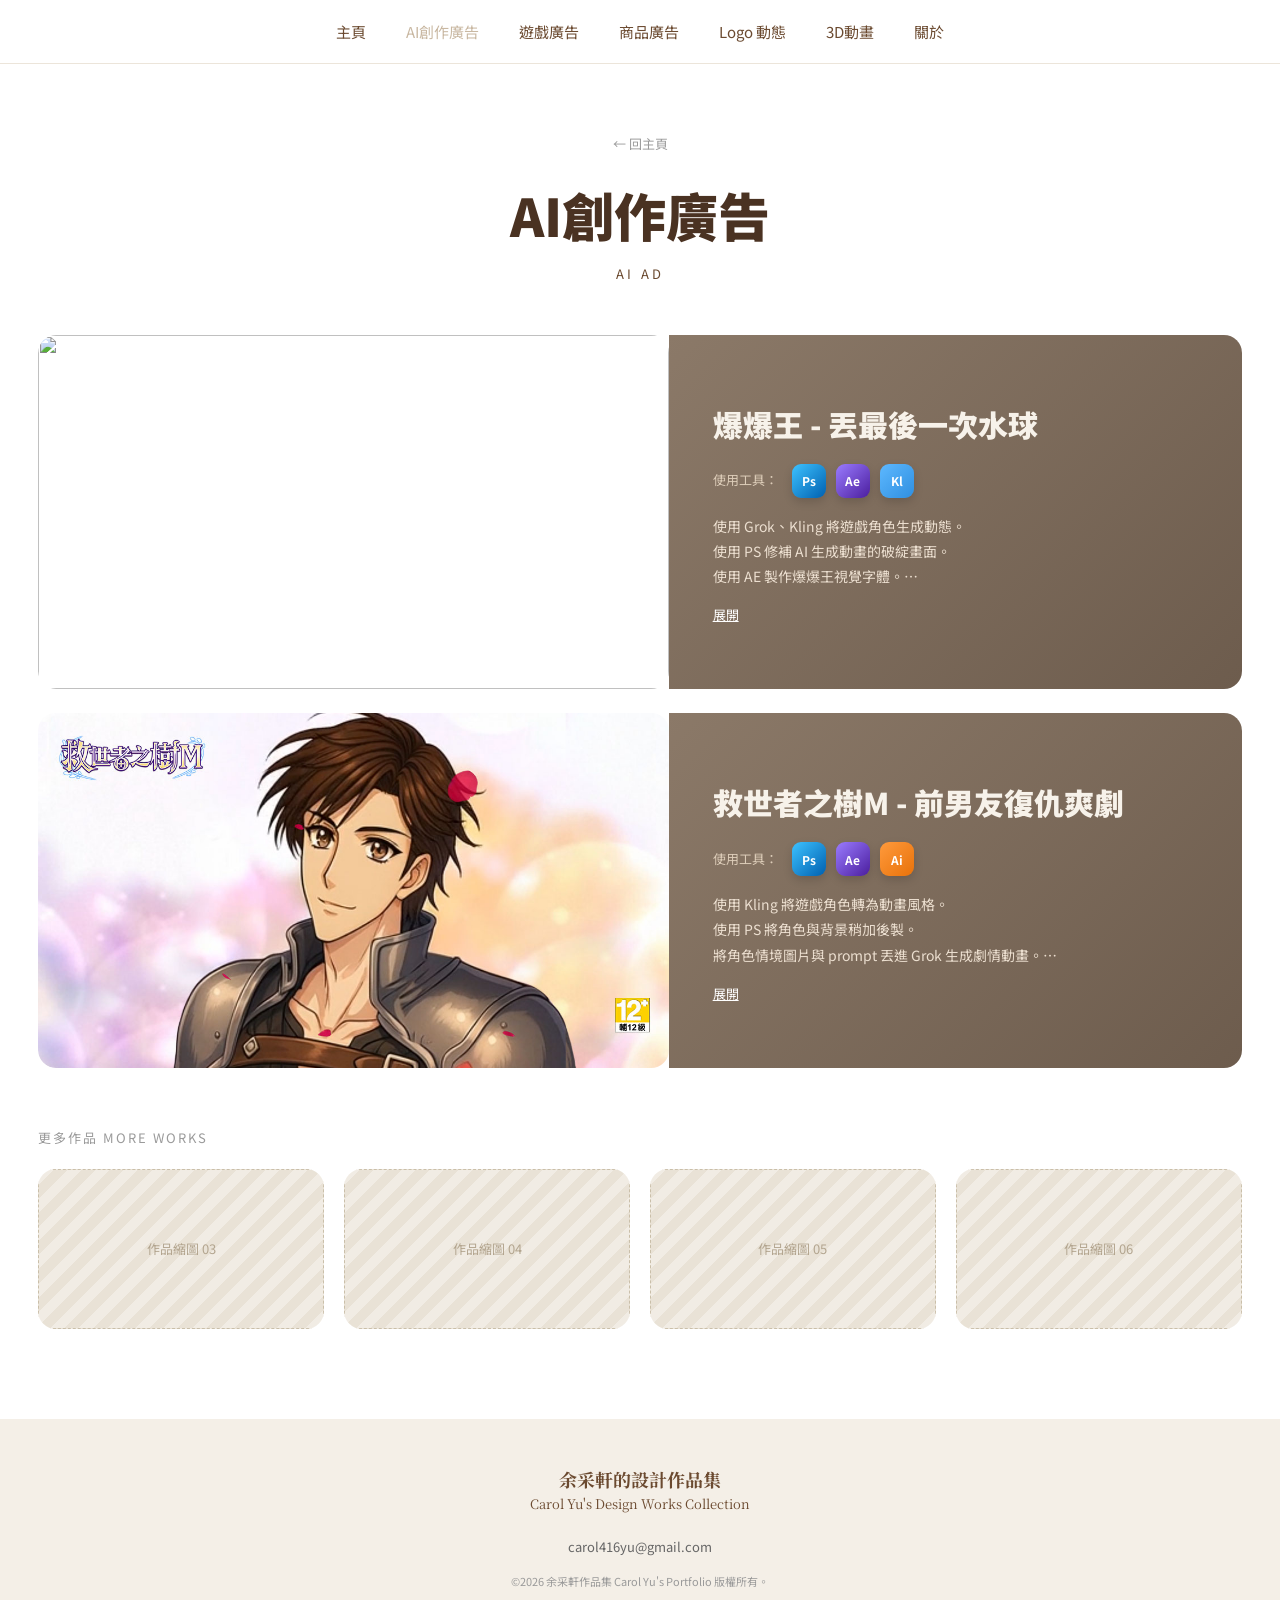
==== ai-ad.html @ bfd2ec04 "Update ai-ad.html" ====
<!DOCTYPE html>
<html lang="zh-Hant">
<head>
<meta charset="UTF-8">
<meta name="viewport" content="width=device-width, initial-scale=1.0">
<title>AI創作廣告 | Carol Yu Works</title>
<link rel="preconnect" href="https://fonts.googleapis.com">
<link rel="preconnect" href="https://fonts.gstatic.com" crossorigin>
<link href="https://fonts.googleapis.com/css2?family=Noto+Sans+TC:wght@400;500;700;900&family=Noto+Serif+TC:wght@500;700&display=swap" rel="stylesheet">
<link rel="stylesheet" href="css/style.css">
</head>
<body>

  <nav class="nav">
    <div class="nav-links">
      <a href="index.html">主頁</a>
      <a href="ai-ad.html" class="active">AI創作廣告</a>
      <a href="game-ad.html">遊戲廣告</a>
      <a href="product-ad.html">商品廣告</a>
      <a href="logo-anim.html">Logo 動態</a>
      <a href="3d-anim.html">3D動畫</a>
      <a href="index.html#about">關於</a>
    </div>
    <button class="nav-burger" id="navBurger" aria-label="開啟選單">☰</button>
  </nav>

  <header class="page-header">
    <a href="index.html" class="back-link">← 回主頁</a>
    <h1>AI創作廣告</h1>
    <p class="page-en">AI AD</p>
  </header>

  <!-- ===================== 精選作品（大卡片） ===================== -->
  <section class="featured-works">

    <!--
      精選作品卡片，每張都是「影片 + 說明」
      複製整個 .feature-item 區塊即可新增更多精選作品
    -->
    <article class="feature-item">
      <div class="work-item feature-video" data-embed="https://www.dailymotion.com/embed/video/8TjR10Yj3Rg" >
        <img src="images/爆爆王 - 丟最後一次水球_封面圖_1080X1080.png" style="width:100%;height:100%;object-fit:cover;">
        <div class="work-item-play"></div>
      </div>
      <div class="feature-info">
        <h3>爆爆王 - 丟最後一次水球</h3>
        <div class="feature-tools">
          <span class="feature-tools-label">使用工具：</span>
          <span class="tool-chip tool-ps">Ps</span>
          <span class="tool-chip tool-ae">Ae</span>
          <span class="tool-chip tool-kl">Kl</span>
        </div>
        <p class="feature-desc">使用 Grok、Kling 將遊戲角色生成動態。
         使用 PS 修補 AI 生成動畫的破綻畫面。
         使用 AE 製作爆爆王視覺字體。
         使用AE製作懷舊電視效果。
         使用AE製作打字動態。
        </p>
        <button class="feature-toggle" type="button">展開</button>
      </div>
    </article>

    <article class="feature-item">
      <div class="work-item feature-video" data-embed="https://www.dailymotion.com/embed/video/A8hWjO4dxpM" >
        <img src="images/救世者之樹M - AI生成 前男友復仇爽劇_封面圖_1200X628.jpg" style="width:100%;height:100%;object-fit:cover;">
        <div class="work-item-play"></div>
      </div>
      <div class="feature-info">
        <h3>救世者之樹M - 前男友復仇爽劇</h3>
        <div class="feature-tools">
          <span class="feature-tools-label">使用工具：</span>
          <span class="tool-chip tool-ps">Ps</span>
          <span class="tool-chip tool-ae">Ae</span>
          <span class="tool-chip tool-ai">Ai</span>
        </div>
        <p class="feature-desc">使用 Kling 將遊戲角色轉為動畫風格。
          使用 PS 將角色與背景稍加後製。
          將角色情境圖片與 prompt 丟進 Grok 生成劇情動畫。
          使用剪映生成角色講話語音。
          使用Kling將動畫角色對嘴語音。
          使用AE的Mocha將遊戲畫面track到動畫裡的手機螢幕上。
        </p>
        <button class="feature-toggle" type="button">展開</button>
      </div>
    </article>

  </section>

  <!-- ===================== 其他作品（四欄格線） ===================== -->
  <p class="section-label">更多作品 MORE WORKS</p>
  <main class="work-grid">
    <!--
      每個 .work-item 是一支影片：
      1) data-embed 換成你的嵌入網址
         YouTube： https://www.youtube.com/embed/影片ID
         Dailymotion： https://www.dailymotion.com/embed/video/影片ID
      2) data-title 換成作品名稱
      3) placeholder-box 換成 <img src="images/縮圖.jpg" style="position:absolute;inset:0;width:100%;height:100%;object-fit:cover;">
    -->
    <div class="work-item" data-embed="" data-title="作品 03">
      <div class="placeholder-box" style="position:absolute;inset:0;"><span>作品縮圖 03</span></div>
      <div class="work-item-play"></div>
      <div class="work-item-overlay"><span class="work-item-title">作品名稱 03</span></div>
    </div>
    <div class="work-item" data-embed="" data-title="作品 04">
      <div class="placeholder-box" style="position:absolute;inset:0;"><span>作品縮圖 04</span></div>
      <div class="work-item-play"></div>
      <div class="work-item-overlay"><span class="work-item-title">作品名稱 04</span></div>
    </div>
    <div class="work-item" data-embed="" data-title="作品 05">
      <div class="placeholder-box" style="position:absolute;inset:0;"><span>作品縮圖 05</span></div>
      <div class="work-item-play"></div>
      <div class="work-item-overlay"><span class="work-item-title">作品名稱 05</span></div>
    </div>
    <div class="work-item" data-embed="" data-title="作品 06">
      <div class="placeholder-box" style="position:absolute;inset:0;"><span>作品縮圖 06</span></div>
      <div class="work-item-play"></div>
      <div class="work-item-overlay"><span class="work-item-title">作品名稱 06</span></div>
    </div>
  </main>

  <footer class="site-footer">
    <p class="footer-name">余采軒的設計作品集</p>
    <p class="footer-name-en">Carol Yu's Design Works Collection</p>
    <p class="footer-email"><a href="mailto:carol416yu@gmail.com">carol416yu@gmail.com</a></p>
    <p class="footer-copy">©2026 余采軒作品集 Carol Yu's Portfolio 版權所有。</p>
  </footer>

  <div class="lightbox" id="lightbox">
    <div class="lightbox-inner">
      <button class="lightbox-close" id="lightboxClose">✕ 關閉</button>
      <div class="video-wrap" id="videoWrap"></div>
      <p class="lightbox-title" id="lightboxTitle"></p>
    </div>
  </div>

  <script src="js/script.js"></script>
</body>
</html>
---- css/style.css ----
/* ============================================
   設計 Token — 對照 Wix 截圖抓出的色票
   ============================================ */
:root {
  --bg:          #ffffff;   /* 主背景：白 */
  --bg-warm:     #f4efe7;   /* 暖米色：背景色塊、footer 底色 */
  --ink-brown:   #4a3222;   /* 深咖啡：主標題文字 */
  --ink-brown-2: #6b4a30;   /* 中咖啡：副標、連結 */
  --text-grey:   #666666;   /* 一般說明文字 */
  --text-grey-lt:#9a9a9a;   /* 更淡的說明文字 */
  --line:        #ece5da;   /* 分隔線 */
  --panel-dark1: #5c3f28;   /* 聯絡卡片漸層起點 */
  --panel-dark2: #2e1f14;   /* 聯絡卡片漸層終點 */
  --wave-2: 0.6s;   /*第二波動畫的等待時間*/

  --font-sans: 'Noto Sans TC', -apple-system, sans-serif;
  --font-serif: 'Noto Serif TC', serif;
}

* { margin: 0; padding: 0; box-sizing: border-box; }
html { scroll-behavior: smooth; }
body {
  background: var(--bg);
  color: var(--ink-brown);
  font-family: var(--font-sans);
  line-height: 1.6;
  overflow-x: hidden;
}
a { color: inherit; text-decoration: none; }

/* 拿掉圖片之前，所有圖片版位先用這個樣式標示清楚，方便你知道要換哪裡 */
.placeholder-box {
  background: repeating-linear-gradient(135deg, #f1ece4, #f1ece4 10px, #e9e2d6 10px, #e9e2d6 20px);
  display: flex;
  align-items: center;
  justify-content: center;
  text-align: center;
  color: #b3a58f;
  font-size: 13px;
  border: 1px dashed #cabfa9;
}
.placeholder-box small { color: #c7bca5; font-family: var(--font-sans); }

/* ============================================
   導覽列
   ============================================ */
.nav {
  position: fixed;
  top: 0; left: 0; right: 0;
  height: 64px;
  display: flex;
  align-items: center;
  justify-content: center;
  background: rgba(255,255,255,0.92);
  backdrop-filter: blur(6px);
  border-bottom: 1px solid var(--line);
  z-index: 100;
}
.nav-links {
  display: flex;
  gap: 36px;
  font-size: 15px;
  color: var(--ink-brown-2);
}
.nav-links a { padding: 4px 2px; transition: color 0.2s; }
.nav-links a:hover { color: var(--ink-brown); }
.nav-links a.active { color: #c9b8a2; }
.nav-burger { display: none; background: none; border: none; font-size: 22px; color: var(--ink-brown); cursor: pointer; }

/* ============================================
   HERO
   ============================================ */
.hero {
  position: relative;
  min-height: 100vh;
  display: flex;
  align-items: center;
  justify-content: space-between;
  padding: 120px 8vw 60px;
  overflow: hidden;
}

.hero-blob {
  position: absolute;
  border-radius: 50%;
  background: var(--bg-warm);
  z-index: 0;
}
.blob-1 { width: 660px; height: 660px; top: 2%; left: 0%; background: linear-gradient(135deg, #ffffff 0%, var(--bg-warm) 100%); }
.blob-2 { width: 420px; height: 420px; bottom: -4%; right: 8%; background: linear-gradient(135deg, var(--bg-warm) 0%, #e6d8c2 100%); }

.hero-visual {
  position: relative;
  width: 60%;
  max-width: 720px;
  aspect-ratio: 1 / 1;
  z-index: 1;
}

.hero-illustration {
  position: absolute;
  inset: 8% 1%;
  border-radius: 24px;
  animation: heroDrop 0.6s cubic-bezier(.34, 1.56, .64, 1) both;
}

@keyframes heroDrop {
  0%   { transform: translateY(-160%); opacity: 0; }
  60%  { transform: translateY(6%);    opacity: 1; }
  80%  { transform: translateY(-4%); }
  100% { transform: translateY(0%);   opacity: 1; }
}

.tool-icon {
  position: absolute;
  left: var(--x);
  top: var(--y);
  --r: 0deg;   /* 預設角度 */
  transform: translate(-50%, -50%) rotate(var(--r));
  width: 92px;
  height: 92px;
  border-radius: 16px;
  display: flex;
  align-items: center;
  justify-content: center;
  font-weight: 700;
  color: #fff;
  box-shadow: 0 10px 24px rgba(0,0,0,0.12);
}
.icon-ai-chip        { background: linear-gradient(135deg,#5db8ff,#2f8fe0); }
.icon-illustrator     { background: linear-gradient(135deg,#ff9a3c,#e8720a); }
.icon-photoshop       { background: linear-gradient(135deg,#3dc2ff,#0060b0); }
.icon-blender         { background: linear-gradient(135deg,#ff8a3d,#e8630a); }
.icon-aftereffects    { background: linear-gradient(135deg,#9a7bff,#4b1e9e); }
.icon-premiere        { background: linear-gradient(135deg,#c78bff,#5a1e9e); }

.deco-bulb {
  position: absolute;
  left: var(--x);
  top: var(--y);
  transform: translate(-50%, -50%);
  animation-delay: 0.25s, 0.85s; 
  filter: drop-shadow(0 6px 10px rgba(220,180,80,0.4));
}

@keyframes iconFadeIn {
  from { opacity: 0; transform: translate(-50%, -50%) rotate(var(--r)) translateY(14px); }
  to   { opacity: 1; transform: translate(-50%, -50%) rotate(var(--r)) translateY(0); }
}

/* 飄浮動畫 */
@keyframes float {
  0%, 100% { transform: translate(-50%, -50%) rotate(var(--r)) translateY(0); }
  50%      { transform: translate(-50%, -50%) rotate(var(--r)) translateY(-10px); }
}

.tool-icon {
  animation:
    iconFadeIn 0.6s ease forwards,
    float 3.5s ease-in-out infinite 0.6s;  /* 0.6s = 等淡入做完才開始飄浮 */
}

/* 讓每個圖示的飄動節奏錯開，看起來比較自然、不會整齊劃一地一起浮動 */
.icon-ai-chip     { --d: 0s;     animation-delay: var(--d), calc(var(--d) + var(--wave-2)); }
.icon-illustrator  { --d: 0.1s;    animation-delay: var(--d), calc(var(--d) + var(--wave-2)); }
.icon-photoshop    { --d: 0.2s;    animation-delay: var(--d), calc(var(--d) + var(--wave-2)); }
.icon-blender      { --d: 0.3s;    animation-delay: var(--d), calc(var(--d) + var(--wave-2)); }
.icon-aftereffects { --d: 0.05s;   animation-delay: var(--d), calc(var(--d) + var(--wave-2)); }
.icon-premiere     { --d: 0.15s;   animation-delay: var(--d), calc(var(--d) + var(--wave-2)); }
.deco-bulb         { --d: 0.25s;   animation-delay: var(--d), calc(var(--d) + var(--wave-2)); }

.hero-text {
  position: relative;
  z-index: 1;
  width: 40%;
  max-width: 520px;
}
.hero-text h1 {
  font-family: var(--font-sans);
  font-weight: 700;
  font-size: clamp(40px, 7vw, 80px);
  color: var(--ink-brown);
  letter-spacing: 0.06em;
  margin-bottom: 12px;
}
.hero-en {
  font-size: 14px;
  letter-spacing: 0.28em;
  color: var(--ink-brown-2);
  margin-bottom: 30px;
}
.hero-tags {
  font-size: 16px;
  font-weight: 700;
  color: var(--ink-brown);
  display: flex;
  gap: 10px;
  flex-wrap: wrap;
}
.hero-tags i { color: var(--ink-brown); font-style: normal; }

/* ============================================
   作品分類 Banner
   ============================================ */
.portfolio { padding: 20px 3vw 40px; }

.category-banner {
  display: block;
  position: relative;
  width: 100%;
  aspect-ratio: 16 / 9;
  max-height: 640px;
  border-radius: 22px;
  margin-bottom: 42px;
  overflow: hidden;
}

.banner-media {
  position: absolute;
  inset: 0;
  width: 100%;
  height: 100%;
  object-fit: cover;
  transition: filter 0.3s ease;   /* 讓變暗的過程平滑 */
}

.category-banner:hover .banner-media {
  filter: brightness(0.38);       /* 數字越小越暗，1 是原本亮度 */
}

.category-banner.dark { background: repeating-linear-gradient(135deg,#111,#111 10px,#1c1c1c 10px,#1c1c1c 20px); color: #777; }

.cat-hint {
  position: absolute;
  bottom: 14px; left: 20px;
  font-family: monospace;
  font-size: 12px;
  color: #b3a58f;
}

.cat-overlay {
  position: absolute;
  inset: 0;
  display: flex;
  flex-direction: column;
  align-items: center;
  justify-content: center;
  background: linear-gradient(180deg, rgba(0,0,0,0.05), rgba(0,0,0,0.35));
}
.cat-title {
  font-weight: 900;
  font-size: clamp(28px, 4vw, 46px);
  color: #fff;
  text-shadow: 0 2px 12px rgba(0,0,0,0.35);
}
.cat-sub {
  margin-top: 6px;
  font-size: 14px;
  letter-spacing: 0.1em;
  color: #f0f0f0;
}

.more-works { display: flex; justify-content: center; padding: 24px 0 60px; }
.more-btn {
  display: inline-flex;
  align-items: center;
  gap: 8px;
  padding: 14px 34px;
  border-radius: 999px;
  background: var(--ink-brown-2);
  color: #fff;
  font-size: 15px;
  font-weight: 500;
  transition: background 0.2s, transform 0.2s;
}
.more-btn:hover { background: var(--ink-brown); transform: translateY(-2px); }

/* ============================================
   聯絡區
   ============================================ */
.contact {
  display: grid;
  grid-template-columns: 1fr 1fr;
  gap: 24px;
  padding: 20px 3vw 80px;
}

.contact-card {
  background: linear-gradient(135deg, var(--panel-dark1), var(--panel-dark2));
  border-radius: 22px 0 0 22px;
  color: #f4efe7;
  padding: 60px 50px;
  display: flex;
  flex-direction: column;
  justify-content: center;  /* 上下置中 */
  align-items: center;   /* 水平置中整個文字區塊 */
  text-align: center;    /* 每一行文字自己也置中對齊 */
}
.contact-card h2 { font-size: 30px; font-weight: 700; margin-bottom: 6px; }
.contact-en { font-size: 14px; color: #d8c6b0; margin-bottom: 54px; }
.contact-info { list-style: none; display: flex; flex-direction: column; gap: 16px; font-size: 15px; }
.contact-info a { border-bottom: 1px solid transparent; }
.contact-info a:hover { border-color: #f4efe7; }

.contact-photo {
  border-radius: 0 22px 22px 0;
  aspect-ratio: 4 / 3;
  overflow: hidden;   /* 只要是超出 .contact-photo 這個框（包含圓角以外的部分）的內容，統統裁掉不顯示 */
}

/* ============================================
   Footer
   ============================================ */
.site-footer {
  background: var(--bg-warm);
  text-align: center;
  padding: 46px 20px 30px;
}
.footer-name { font-family: var(--font-serif); font-weight: 700; font-size: 18px; color: var(--ink-brown-2); }
.footer-name-en { font-family: var(--font-serif); font-size: 13px; color: var(--ink-brown-2); margin-bottom: 18px; }
.footer-email a { font-size: 13px; color: var(--text-grey); }
.footer-copy { margin-top: 14px; font-size: 11px; color: var(--text-grey-lt); }

/* ============================================
   分類子頁面：頁首
   ============================================ */
.page-header {
  padding: 130px 3vw 50px;
  text-align: center;
}
.page-header .back-link {
  display: inline-block;
  font-size: 13px;
  color: var(--text-grey-lt);
  margin-bottom: 18px;
}
.page-header .back-link:hover { color: var(--ink-brown-2); }
.page-header h1 {
  font-weight: 900;
  font-size: clamp(32px, 5vw, 52px);
  color: var(--ink-brown);
}
.page-header .page-en {
  margin-top: 8px;
  font-size: 13px;
  letter-spacing: 0.25em;
  color: var(--ink-brown-2);
}

/* ============================================
   分類子頁面：作品格線
   ============================================ */
.work-grid {
  display: grid;
  grid-template-columns: repeat(auto-fit, minmax(320px, 1fr));
  gap: 20px;
  padding: 0 3vw 90px;
}
.work-item {
  position: relative;
  aspect-ratio: 16 / 9;
  border-radius: 18px;
  overflow: hidden;
  cursor: pointer;
}
.work-item-overlay {
  position: absolute;
  inset: 0;
  display: flex;
  flex-direction: column;
  justify-content: flex-end;
  padding: 16px;
  background: linear-gradient(180deg, transparent 55%, rgba(0,0,0,0.4) 100%);
  opacity: 0;
  transition: opacity 0.25s;
}
.work-item:hover .work-item-overlay { opacity: 1; }
.work-item-title { color: #fff; font-weight: 700; font-size: 16px; }
.work-item-play {
  position: absolute;
  top: 50%; left: 50%;
  transform: translate(-50%, -50%) scale(0.85);
  width: 48px; height: 48px;
  border-radius: 50%;
  background: rgba(255,255,255,0.9);
  display: flex; align-items: center; justify-content: center;
  opacity: 0;
  transition: opacity 0.25s, transform 0.25s;
}
.work-item:hover .work-item-play { opacity: 1; transform: translate(-50%, -50%) scale(1); }
.work-item-play::after {
  content: '';
  border-style: solid;
  border-width: 8px 0 8px 13px;
  border-color: transparent transparent transparent var(--ink-brown-2);
  margin-left: 3px;
}

/* ============================================
   燈箱（播放影片）
   ============================================ */
.lightbox {
  position: fixed;
  inset: 0;
  background: rgba(20,14,8,0.92);
  z-index: 200;
  display: none;
  align-items: center;
  justify-content: center;
  padding: 40px;
}
.lightbox.active { display: flex; }
.lightbox-inner { width: 100%; max-width: 960px; }
.lightbox-close {
  display: block;
  margin-left: auto;
  margin-bottom: 14px;
  background: none;
  border: none;
  color: #f4efe7;
  font-size: 13px;
  cursor: pointer;
}
.lightbox-close:hover { color: #fff; }
.video-wrap { position: relative; width: 100%; padding-bottom: 56.25%; background: #000; border-radius: 8px; overflow: hidden; }
.video-wrap iframe { position: absolute; inset: 0; width: 100%; height: 100%; border: none; }
.lightbox-title { margin-top: 14px; color: #f4efe7; font-size: 14px; }

/* ============================================
   響應式
   ============================================ */
@media (max-width: 900px) {
  .hero { flex-direction: column; padding-top: 100px; gap: 40px; }
  .hero-visual, .hero-text { width: 100%; max-width: 100%; }
  .hero-visual { aspect-ratio: 4/3; }
  .hero-text { text-align: center; }
  .hero-tags { justify-content: center; }
  .contact { grid-template-columns: 1fr; }
  .nav-links {
    position: fixed;
    top: 64px; left: 0; right: 0;
    flex-direction: column;
    background: #fff;
    padding: 20px 0;
    gap: 18px;
    align-items: center;
    display: none;
    border-bottom: 1px solid var(--line);
  }
  .nav-links.open { display: flex; }
  .nav-burger { display: block; position: absolute; right: 20px; }
}

@media (prefers-reduced-motion: reduce) {
  html { scroll-behavior: auto; }
  .more-btn { transition: none; }
}

a:focus-visible, button:focus-visible {
  outline: 2px solid var(--ink-brown-2);
  outline-offset: 3px;
}
/* ============================================
   精選作品（大卡片：影片 + 說明）
   ============================================ */
.featured-works {
  display: flex;
  flex-direction: column;
  gap: 24px;
  padding: 0 3vw 50px;
}
.feature-item {
  display: grid;
  grid-template-columns: 1.1fr 1fr;
  border-radius: 18px;
  overflow: hidden;
}
.feature-info {
  background: linear-gradient(135deg, #8b7968, #6d5c4d);
  color: #f7f2ea;
  padding: 36px 44px;
  display: flex;
  flex-direction: column;
  justify-content: center;
  gap: 16px;
}
.feature-info h3 { font-size: clamp(22px, 2.4vw, 30px); font-weight: 900; }
.feature-tools { display: flex; align-items: center; gap: 10px; flex-wrap: wrap; }
.feature-tools-label { font-size: 13px; color: #dcccb8; margin-right: 4px; }
.tool-chip {
  width: 34px; height: 34px; border-radius: 9px;
  display: flex; align-items: center; justify-content: center;
  font-size: 12px; font-weight: 700; color: #fff;
  box-shadow: 0 4px 10px rgba(0,0,0,0.15);
}
.tool-ps { background: linear-gradient(135deg,#3dc2ff,#0060b0); }
.tool-ae { background: linear-gradient(135deg,#9a7bff,#4b1e9e); }
.tool-pr { background: linear-gradient(135deg,#c78bff,#5a1e9e); }
.tool-ai { background: linear-gradient(135deg,#ff9a3c,#e8720a); }
.tool-kl { background: linear-gradient(135deg,#5db8ff,#2f8fe0); }
.tool-gr { background: linear-gradient(135deg,#8a8a8a,#4a4a4a); }

.feature-desc {
  font-size: 14px;
  line-height: 1.8;
  color: #ecdfd0;
  display: -webkit-box;
  -webkit-line-clamp: 3;
  -webkit-box-orient: vertical;
  overflow: hidden;
  white-space: pre-line;
}
.feature-desc.expanded { -webkit-line-clamp: unset; }
.feature-toggle {
  align-self: flex-start;
  background: none; border: none;
  color: #fff; text-decoration: underline;
  font-size: 13px; cursor: pointer; padding: 0;
  font-family: var(--font-sans);
}
.feature-toggle:hover { color: var(--bg-warm); }

@media (max-width: 780px) {
  .feature-item { grid-template-columns: 1fr; }
}

.section-label {
  padding: 10px 3vw 20px;
  font-size: 13px;
  letter-spacing: 0.15em;
  color: var(--text-grey-lt);
}

/* 把「更多作品」格線改成四欄（原本是自動排列，這裡改成固定 4 欄，
   因為寫在檔案後面、選擇器相同，這條會蓋過前面舊的 .work-grid 設定） */
.work-grid { grid-template-columns: repeat(4, 1fr); }
@media (max-width: 900px) { .work-grid { grid-template-columns: repeat(2, 1fr); } }
@media (max-width: 520px) { .work-grid { grid-template-columns: 1fr; } }
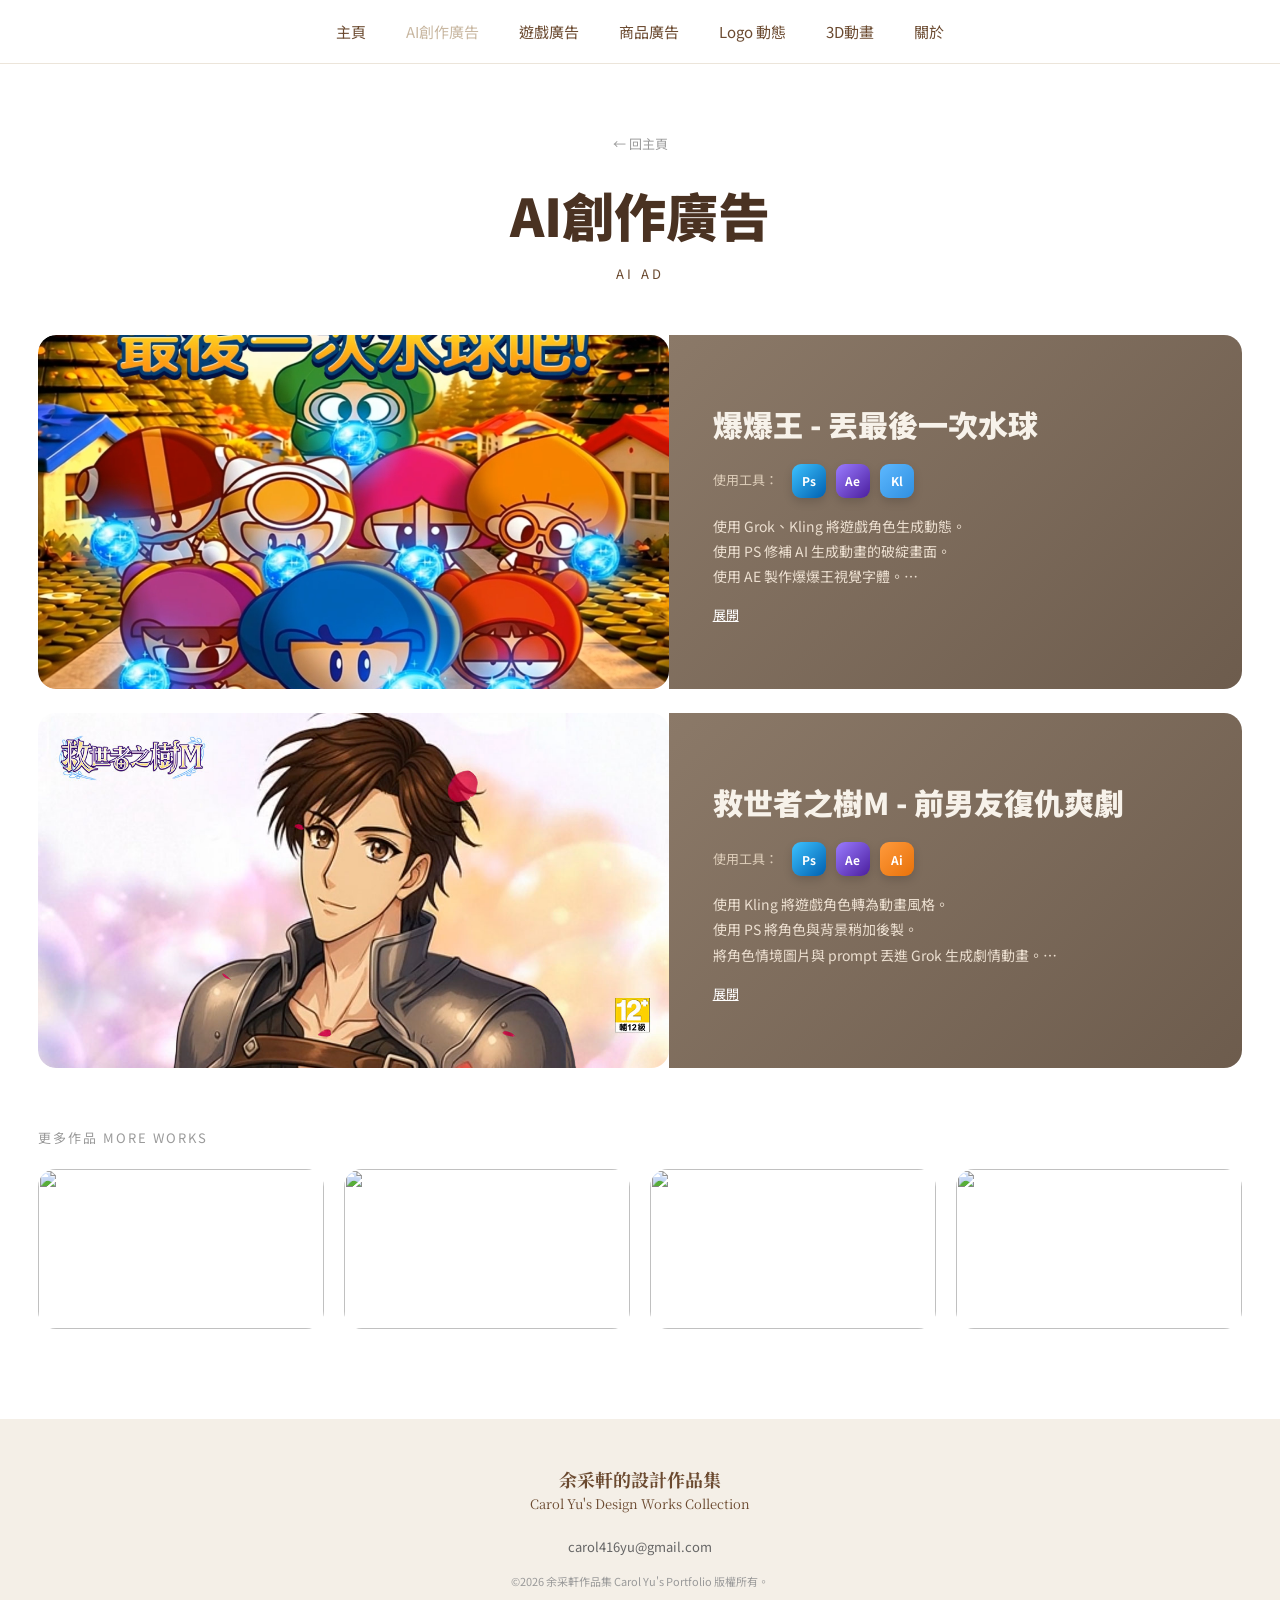
==== commit f22f469c: "Update ai-ad.html" ====
--- a/ai-ad.html
+++ b/ai-ad.html
@@ -38,7 +38,7 @@
       複製整個 .feature-item 區塊即可新增更多精選作品
     -->
     <article class="feature-item">
-      <div class="work-item feature-video" data-embed="https://www.dailymotion.com/embed/video/8TjR10Yj3Rg" >
+      <div class="work-item feature-video" data-embed="https://www.youtube.com/embed/8TjR10Yj3Rg" >
         <img src="images/爆爆王 - 丟最後一次水球_封面圖_1080X1080.png" style="width:100%;height:100%;object-fit:cover;">
         <div class="work-item-play"></div>
       </div>
@@ -61,7 +61,7 @@
     </article>
 
     <article class="feature-item">
-      <div class="work-item feature-video" data-embed="https://www.dailymotion.com/embed/video/A8hWjO4dxpM" >
+      <div class="work-item feature-video" data-embed="https://www.youtube.com/embed/A8hWjO4dxpM" >
         <img src="images/救世者之樹M - AI生成 前男友復仇爽劇_封面圖_1200X628.jpg" style="width:100%;height:100%;object-fit:cover;">
         <div class="work-item-play"></div>
       </div>
@@ -97,23 +97,23 @@
       2) data-title 換成作品名稱
       3) placeholder-box 換成 <img src="images/縮圖.jpg" style="position:absolute;inset:0;width:100%;height:100%;object-fit:cover;">
     -->
-    <div class="work-item" data-embed="" data-title="作品 03">
-      <div class="placeholder-box" style="position:absolute;inset:0;"><span>作品縮圖 03</span></div>
+    <div class="work-item" data-embed="https://www.youtube.com/embed/AYkV-bpJ3Ww" >
+      <img src="images/救世者之樹M - AI生成 聖誕澤米娜_封面圖_1080X1080.png" style="width:100%;height:100%;object-fit:cover;">
       <div class="work-item-play"></div>
-      <div class="work-item-overlay"><span class="work-item-title">作品名稱 03</span></div>
+      <div class="work-item-overlay"><span class="work-item-title">救世者之樹M - AI生成 聖誕澤米娜</span></div>
     </div>
-    <div class="work-item" data-embed="" data-title="作品 04">
-      <div class="placeholder-box" style="position:absolute;inset:0;"><span>作品縮圖 04</span></div>
+    <div class="work-item" data-embed="https://www.youtube.com/embed/bInAVDIksic" >
+      <img src="images/救世者之樹M - AI生成 聖誕澤米娜_封面圖_1080X1080.png" style="width:100%;height:100%;object-fit:cover;">
       <div class="work-item-play"></div>
-      <div class="work-item-overlay"><span class="work-item-title">作品名稱 04</span></div>
+      <div class="work-item-overlay"><span class="work-item-title">CSO絕對武力 - 毒氣末日Vlogger</span></div>
     </div>
-    <div class="work-item" data-embed="" data-title="作品 05">
-      <div class="placeholder-box" style="position:absolute;inset:0;"><span>作品縮圖 05</span></div>
+    <div class="work-item" data-embed="https://www.youtube.com/embed/AYkV-bpJ3Ww" >
+      <img src="images/救世者之樹M - AI生成 聖誕澤米娜_封面圖_1080X1080.png" style="width:100%;height:100%;object-fit:cover;">
       <div class="work-item-play"></div>
       <div class="work-item-overlay"><span class="work-item-title">作品名稱 05</span></div>
     </div>
-    <div class="work-item" data-embed="" data-title="作品 06">
-      <div class="placeholder-box" style="position:absolute;inset:0;"><span>作品縮圖 06</span></div>
+    <div class="work-item" data-embed="https://www.youtube.com/embed/AYkV-bpJ3Ww" >
+      <img src="images/救世者之樹M - AI生成 聖誕澤米娜_封面圖_1080X1080.png" style="width:100%;height:100%;object-fit:cover;">
       <div class="work-item-play"></div>
       <div class="work-item-overlay"><span class="work-item-title">作品名稱 06</span></div>
     </div>
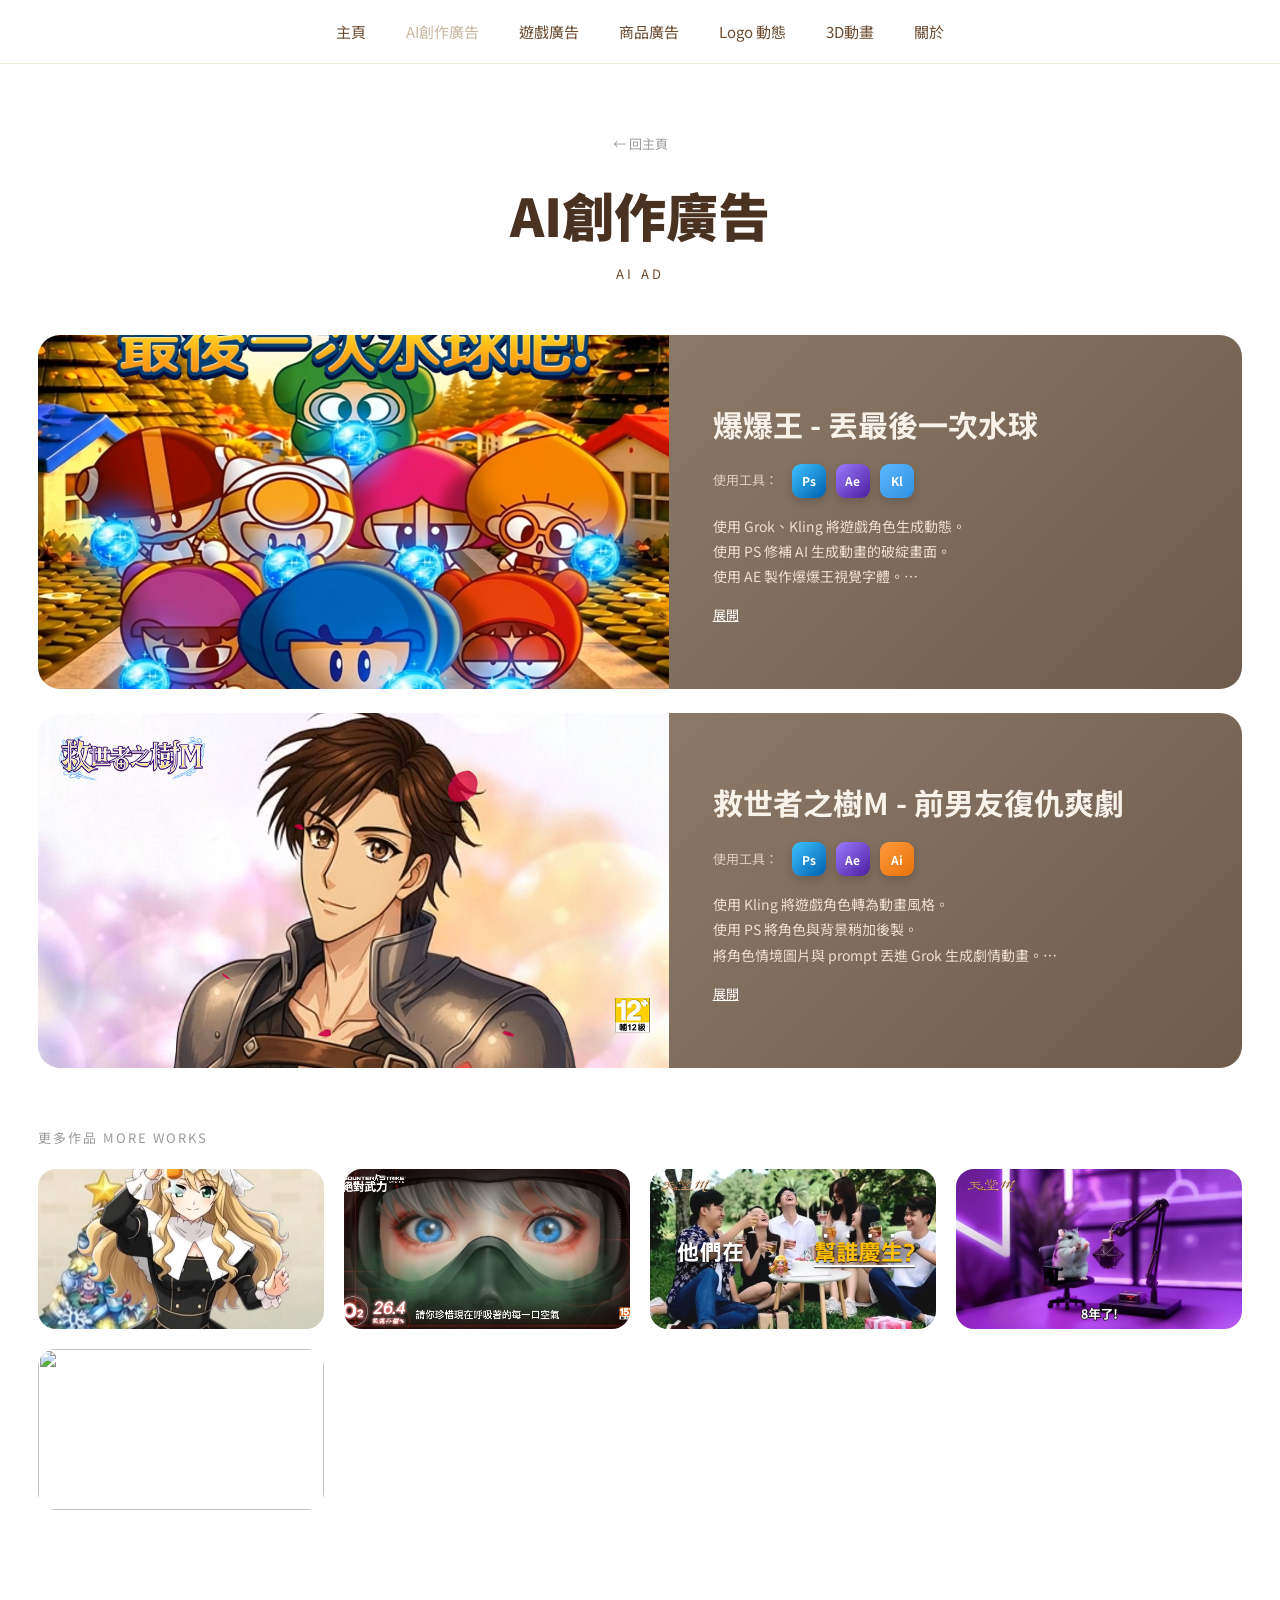
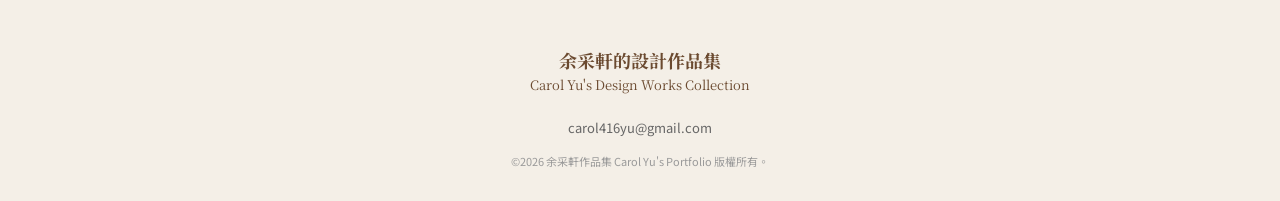
==== commit 0d7e0969: "Update ai-ad.html" ====
--- a/ai-ad.html
+++ b/ai-ad.html
@@ -103,19 +103,24 @@
       <div class="work-item-overlay"><span class="work-item-title">救世者之樹M - AI生成 聖誕澤米娜</span></div>
     </div>
     <div class="work-item" data-embed="https://www.youtube.com/embed/bInAVDIksic" >
-      <img src="images/救世者之樹M - AI生成 聖誕澤米娜_封面圖_1080X1080.png" style="width:100%;height:100%;object-fit:cover;">
+      <img src="images/CSO絕對武力 - 毒氣末日Vlogger_封面圖_1200X628.jpg" style="width:100%;height:100%;object-fit:cover;">
       <div class="work-item-play"></div>
       <div class="work-item-overlay"><span class="work-item-title">CSO絕對武力 - 毒氣末日Vlogger</span></div>
     </div>
-    <div class="work-item" data-embed="https://www.youtube.com/embed/AYkV-bpJ3Ww" >
-      <img src="images/救世者之樹M - AI生成 聖誕澤米娜_封面圖_1080X1080.png" style="width:100%;height:100%;object-fit:cover;">
+    <div class="work-item" data-embed="https://www.youtube.com/embed/naS9hJoTig4" >
+      <img src="images/天堂M - AI生成 歡慶八周年__封面圖_1920X1080.png" style="width:100%;height:100%;object-fit:cover;">
       <div class="work-item-play"></div>
-      <div class="work-item-overlay"><span class="work-item-title">作品名稱 05</span></div>
+      <div class="work-item-overlay"><span class="work-item-title">天堂M - AI生成 歡慶八周年</span></div>
     </div>
-    <div class="work-item" data-embed="https://www.youtube.com/embed/AYkV-bpJ3Ww" >
-      <img src="images/救世者之樹M - AI生成 聖誕澤米娜_封面圖_1080X1080.png" style="width:100%;height:100%;object-fit:cover;">
+    <div class="work-item" data-embed="https://www.youtube.com/embed/GRcj4N9rdCs" >
+      <img src="images/天堂M - AI貓狗Podcast_封面圖_1920X1080.png" style="width:100%;height:100%;object-fit:cover;">
       <div class="work-item-play"></div>
-      <div class="work-item-overlay"><span class="work-item-title">作品名稱 06</span></div>
+      <div class="work-item-overlay"><span class="work-item-title">天堂M - AI貓狗Podcast</span></div>
+    </div>
+    <div class="work-item" data-embed="https://www.youtube.com/embed/GJbgjgB9NbM" >
+      <img src="images/天堂M - 免費轉職老師_封面圖_1920X1080.png" style="width:100%;height:100%;object-fit:cover;">
+      <div class="work-item-play"></div>
+      <div class="work-item-overlay"><span class="work-item-title">天堂M - 免費轉職老師</span></div>
     </div>
   </main>
 
--- a/css/style.css
+++ b/css/style.css
@@ -472,8 +472,10 @@
 .feature-item {
   display: grid;
   grid-template-columns: 1.1fr 1fr;
-  border-radius: 18px;
-  overflow: hidden;
+}
+.feature-video {
+  border-radius: 22px 0 0 22px;   /* 左上、左下圓角，右上、右下直角 */
+  overflow: hidden;                /* 讓裡面的縮圖跟著裁成圓角 */
 }
 .feature-info {
   background: linear-gradient(135deg, #8b7968, #6d5c4d);
@@ -483,8 +485,9 @@
   flex-direction: column;
   justify-content: center;
   gap: 16px;
-}
-.feature-info h3 { font-size: clamp(22px, 2.4vw, 30px); font-weight: 900; }
+  border-radius: 0 22px 22px 0;
+}
+.feature-info h3 { font-size: clamp(28px, 2.4vw, 30px); font-weight: 700; }
 .feature-tools { display: flex; align-items: center; gap: 10px; flex-wrap: wrap; }
 .feature-tools-label { font-size: 13px; color: #dcccb8; margin-right: 4px; }
 .tool-chip {
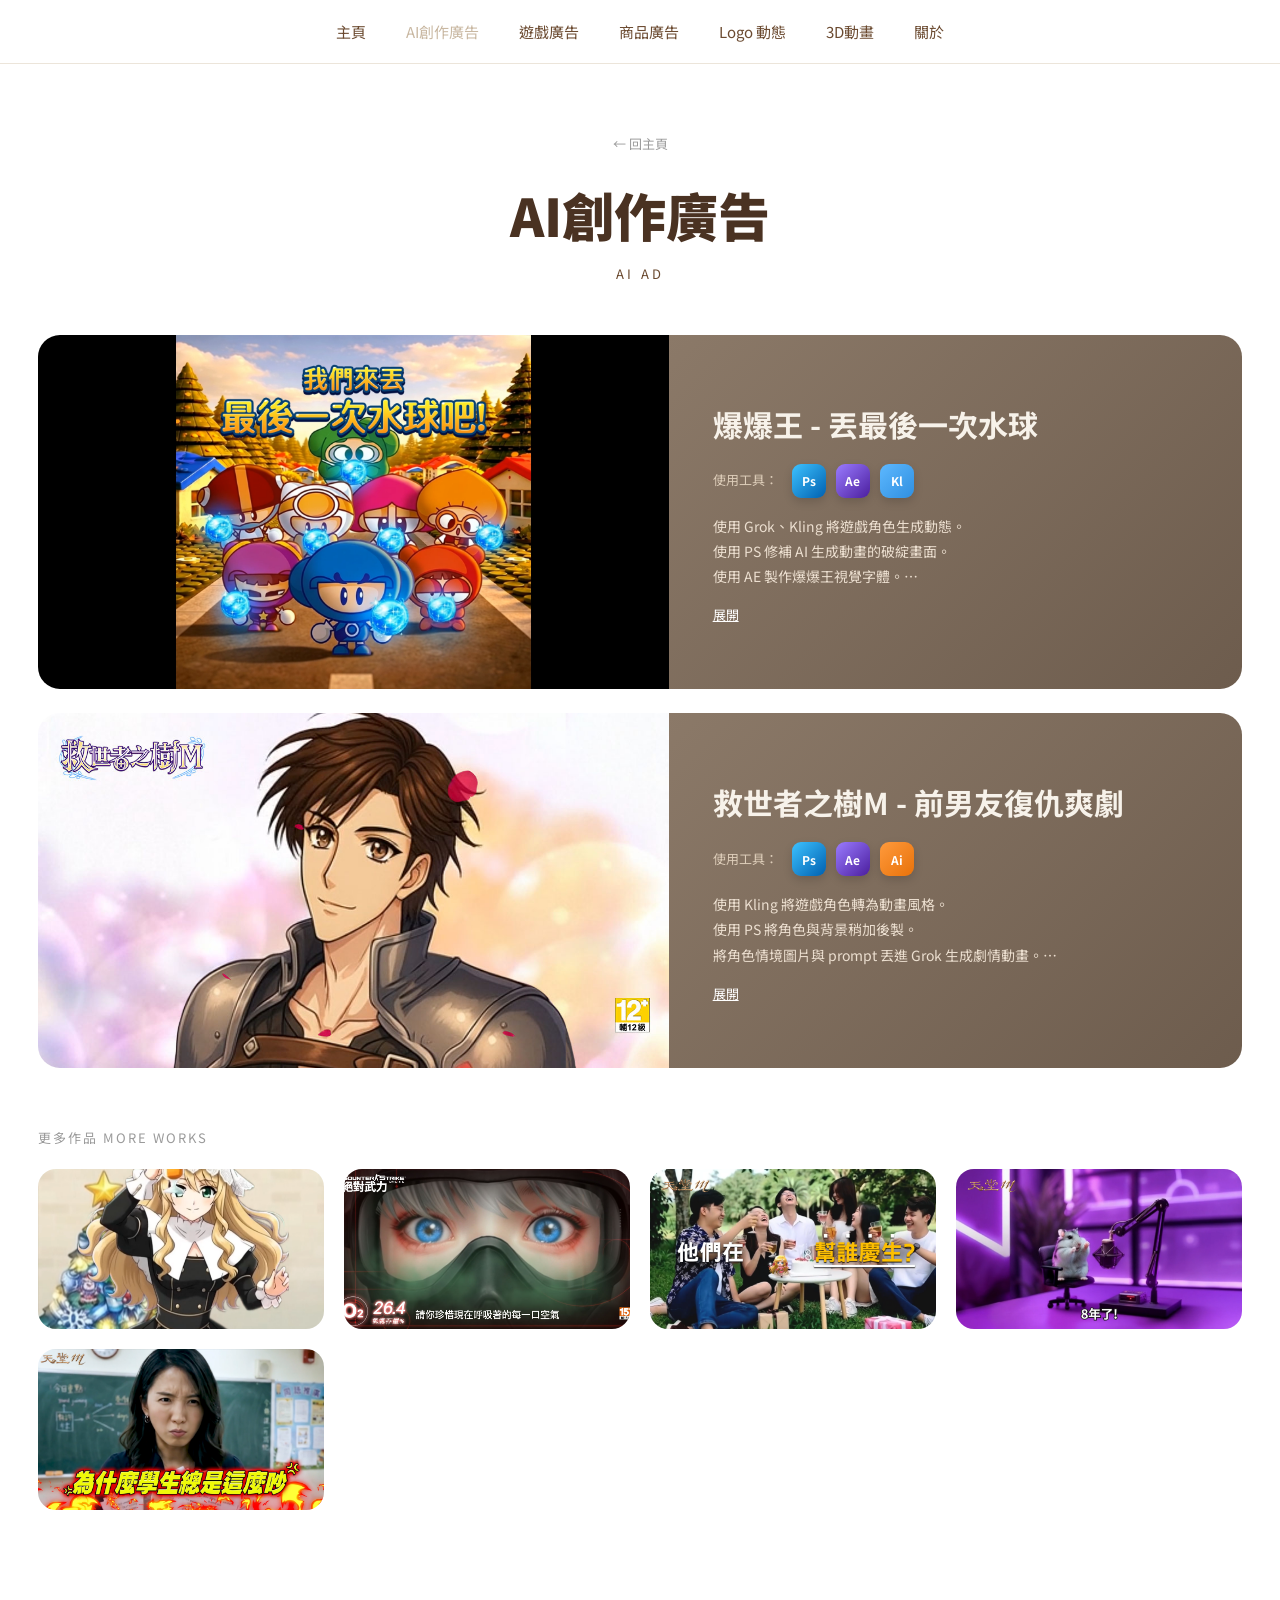
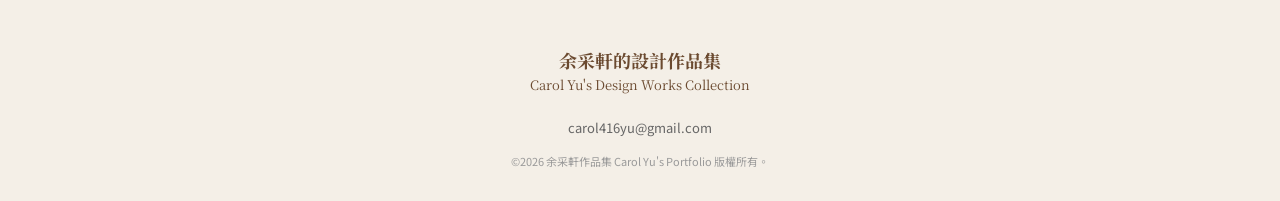
==== commit 422ed8a8: "Update image source for feature item" ====
--- a/ai-ad.html
+++ b/ai-ad.html
@@ -39,7 +39,7 @@
     -->
     <article class="feature-item">
       <div class="work-item feature-video" data-embed="https://www.youtube.com/embed/8TjR10Yj3Rg" >
-        <img src="images/爆爆王 - 丟最後一次水球_封面圖_1080X1080.png" style="width:100%;height:100%;object-fit:cover;">
+        <img src="images/爆爆王 - 丟最後一次水球_封面圖_1920X1080.png" style="width:100%;height:100%;object-fit:cover;">
         <div class="work-item-play"></div>
       </div>
       <div class="feature-info">
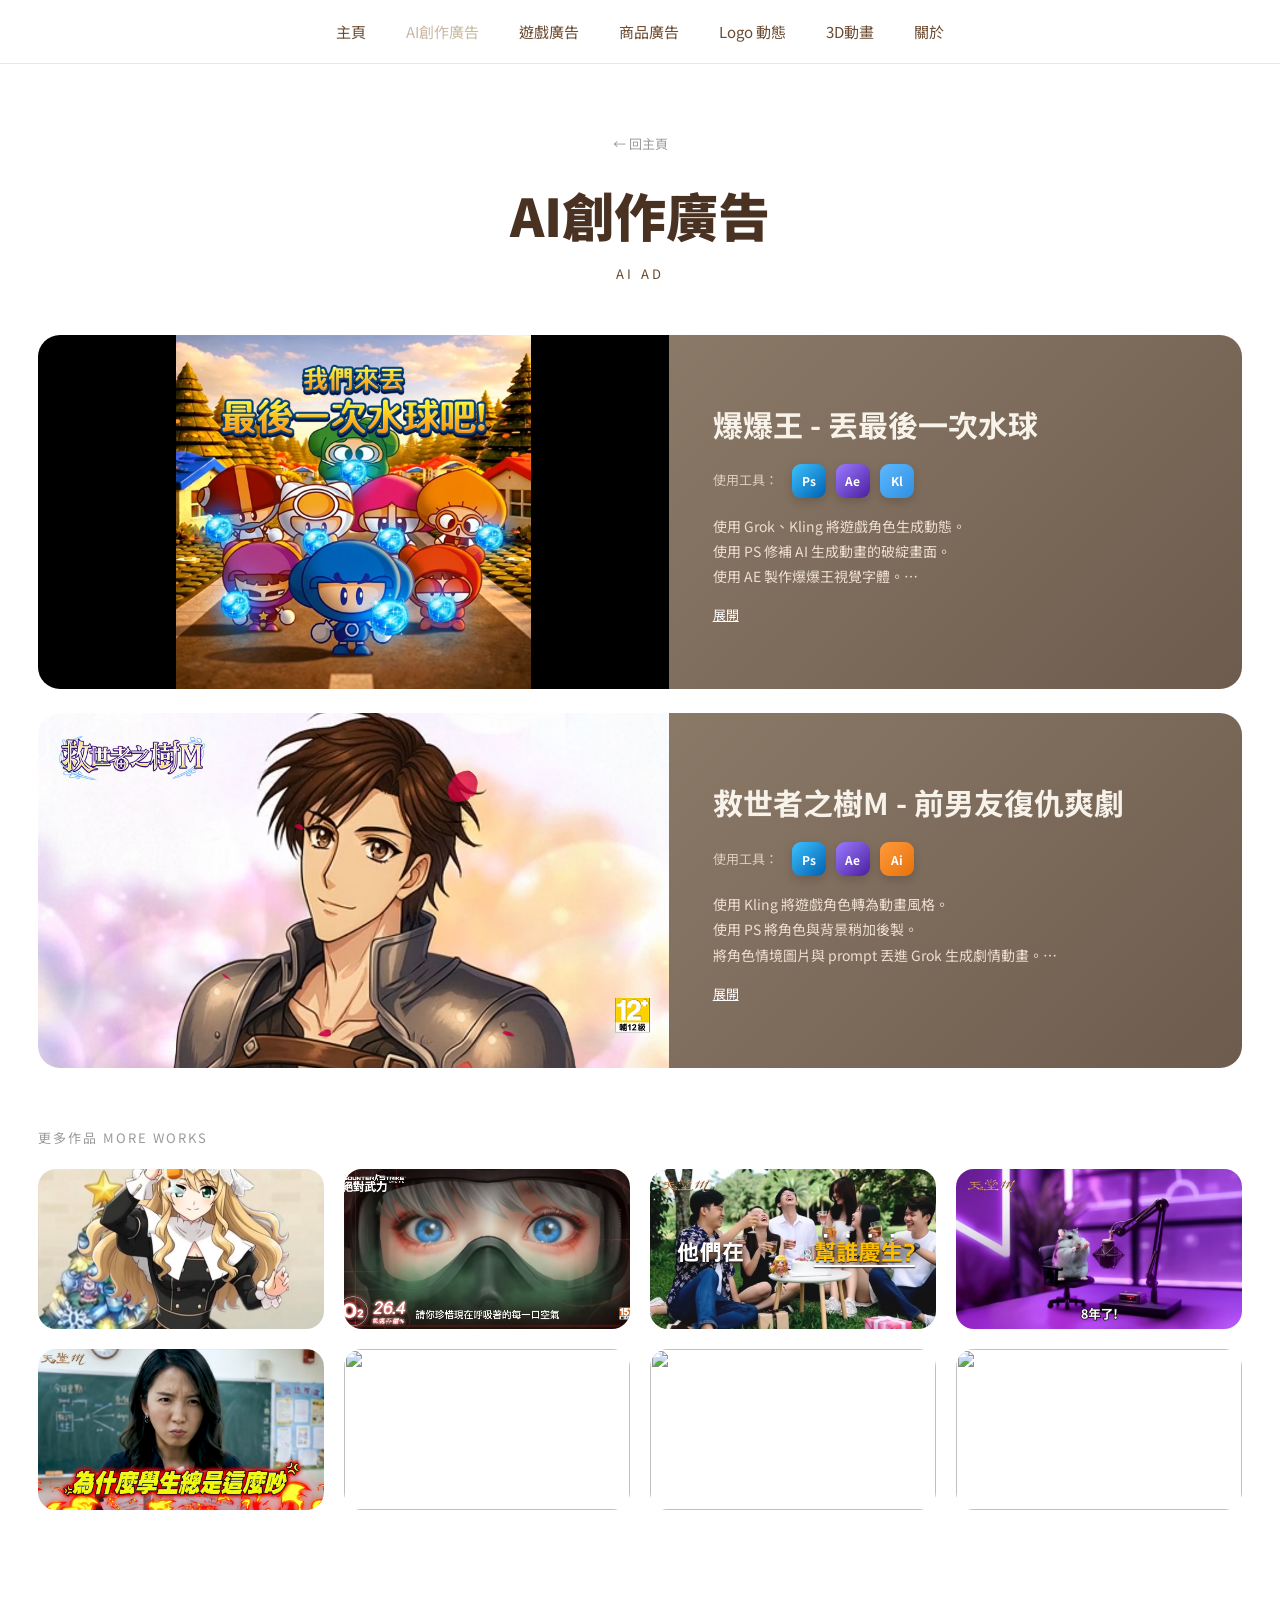
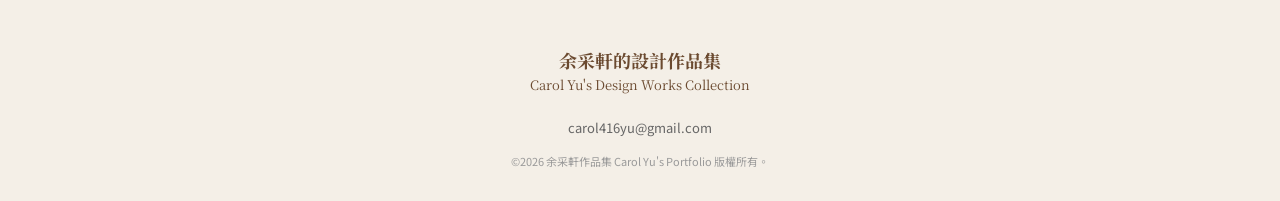
==== commit b62f4cdc: "Update ai-ad.html" ====
--- a/ai-ad.html
+++ b/ai-ad.html
@@ -122,6 +122,21 @@
       <div class="work-item-play"></div>
       <div class="work-item-overlay"><span class="work-item-title">天堂M - 免費轉職老師</span></div>
     </div>
+    <div class="work-item" data-embed="https://www.youtube.com/embed/8eeRiC29un0" >
+      <img src="images/天堂M - AI實況主_封面圖_1200X628.jpg" style="width:100%;height:100%;object-fit:cover;">
+      <div class="work-item-play"></div>
+      <div class="work-item-overlay"><span class="work-item-title">天堂M - AI實況主</span></div>
+    </div>
+    <div class="work-item" data-embed="https://www.youtube.com/embed/F2HDUnpsvOI" >
+      <img src="images/天堂R - 經典懷舊_封面圖_1200X628.jpg" style="width:100%;height:100%;object-fit:cover;">
+      <div class="work-item-play"></div>
+      <div class="work-item-overlay"><span class="work-item-title">天堂R - 經典懷舊</span></div>
+    </div>
+    <div class="work-item" data-embed="https://www.youtube.com/embed/oqZWh5rb3vM" >
+      <img src="images/救世者之樹M - 黑暗風立繪動態圖_封面圖_1200X628.jpg" style="width:100%;height:100%;object-fit:cover;">
+      <div class="work-item-play"></div>
+      <div class="work-item-overlay"><span class="work-item-title">救世者之樹M - 黑暗風立繪動態圖</span></div>
+    </div>
   </main>
 
   <footer class="site-footer">
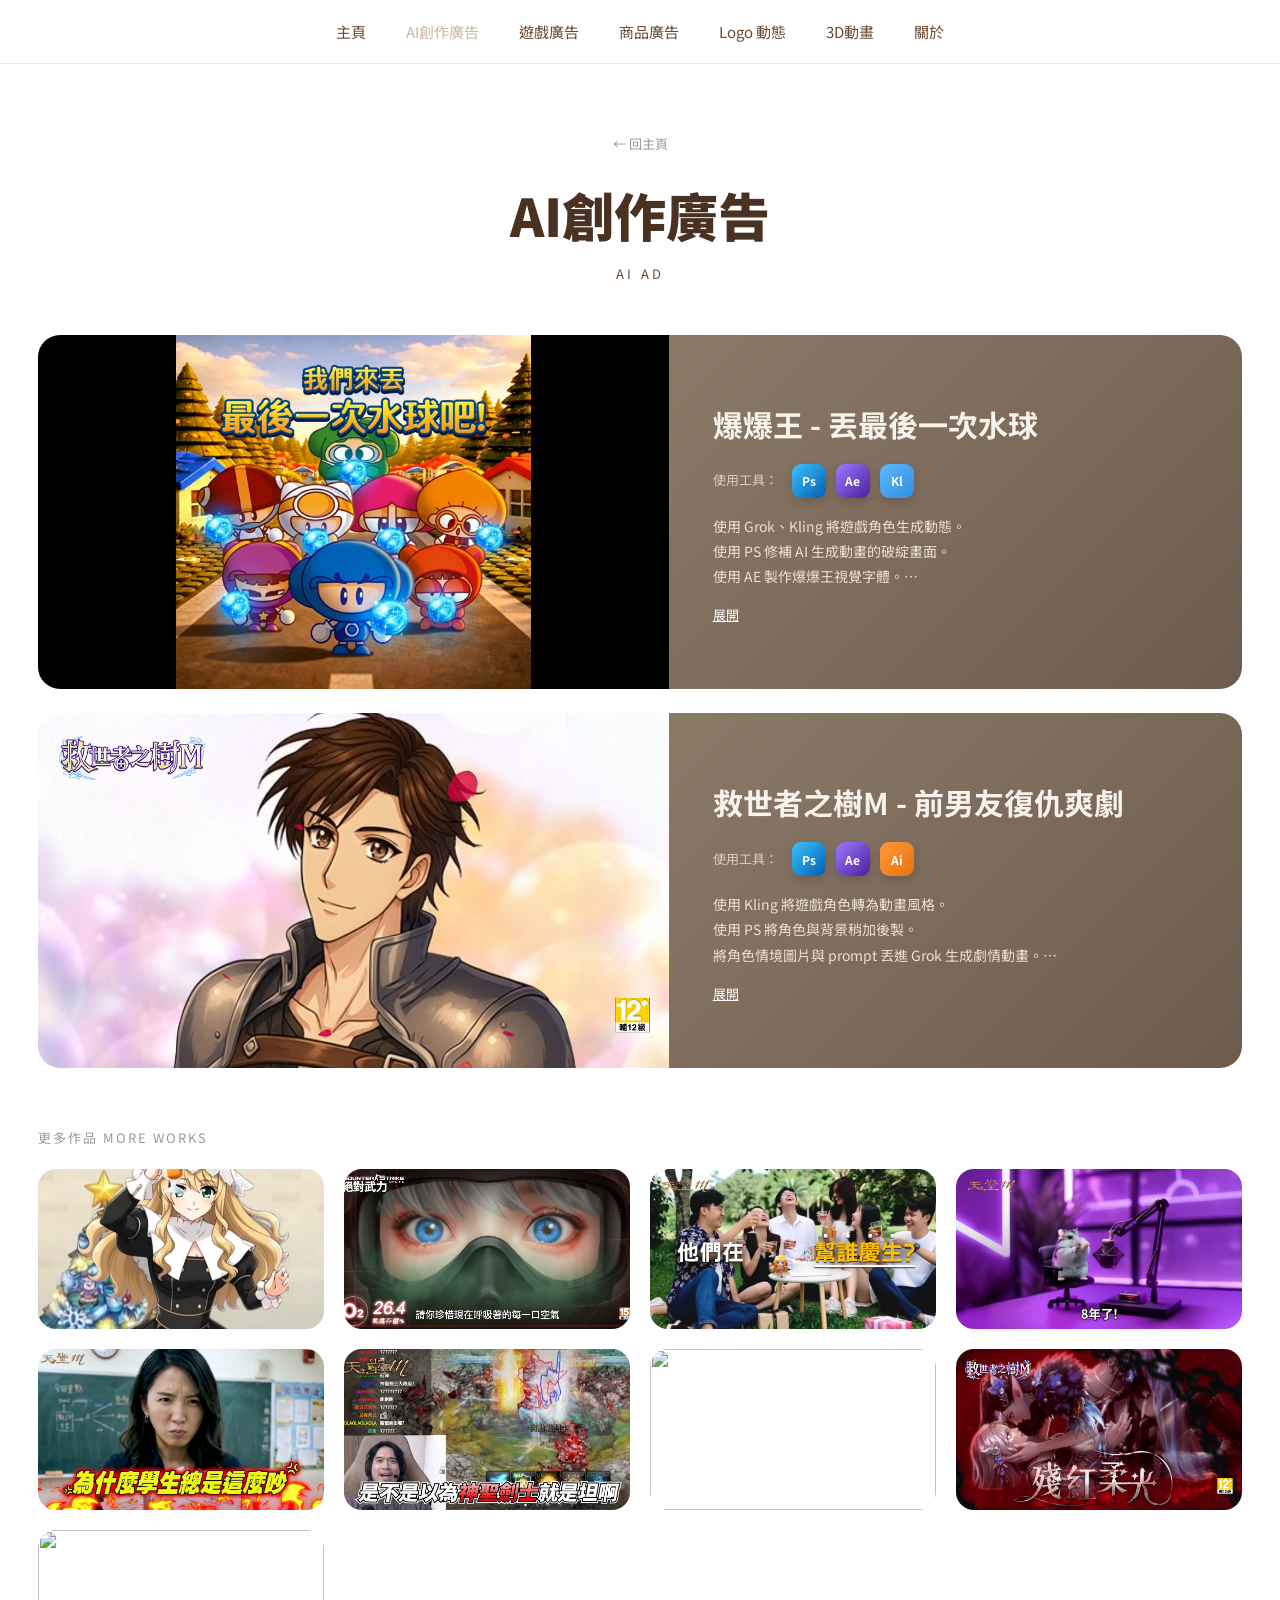
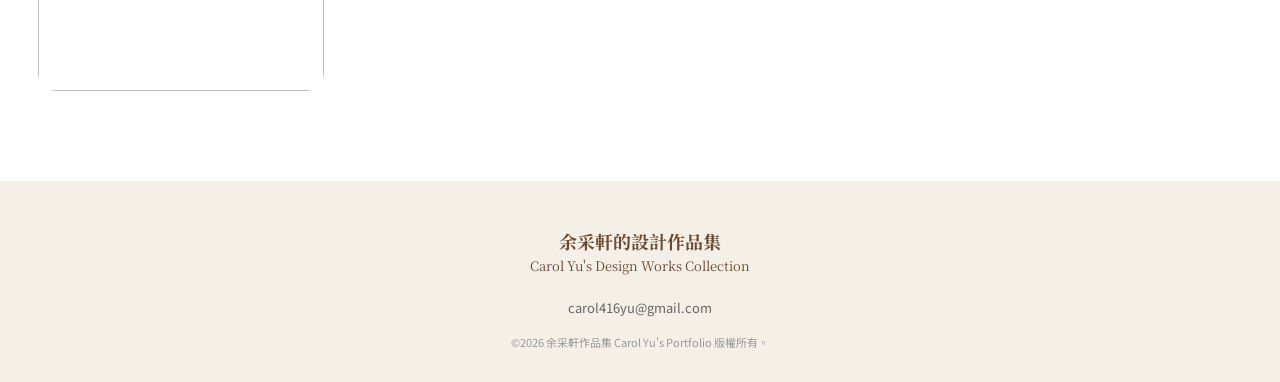
==== commit 13e89a96: "Update ai-ad.html" ====
--- a/ai-ad.html
+++ b/ai-ad.html
@@ -127,15 +127,20 @@
       <div class="work-item-play"></div>
       <div class="work-item-overlay"><span class="work-item-title">天堂M - AI實況主</span></div>
     </div>
-    <div class="work-item" data-embed="https://www.youtube.com/embed/F2HDUnpsvOI" >
-      <img src="images/天堂R - 經典懷舊_封面圖_1200X628.jpg" style="width:100%;height:100%;object-fit:cover;">
+    <div class="work-item" data-embed="https://www.youtube.com/embed/skshVS7Zj48" >
+      <img src="images/波拉西亞戰記 - AI講話 海龜湯_封面圖_1200X628.jpg" style="width:100%;height:100%;object-fit:cover;">
       <div class="work-item-play"></div>
-      <div class="work-item-overlay"><span class="work-item-title">天堂R - 經典懷舊</span></div>
+      <div class="work-item-overlay"><span class="work-item-title">波拉西亞戰記 - AI講話 海龜湯</span></div>
     </div>
     <div class="work-item" data-embed="https://www.youtube.com/embed/oqZWh5rb3vM" >
       <img src="images/救世者之樹M - 黑暗風立繪動態圖_封面圖_1200X628.jpg" style="width:100%;height:100%;object-fit:cover;">
       <div class="work-item-play"></div>
       <div class="work-item-overlay"><span class="work-item-title">救世者之樹M - 黑暗風立繪動態圖</span></div>
+    </div>
+    <div class="work-item work-item--image" data-image="images/波拉西亞戰記 - 煙火城鎮新年精靈_1200X628.jpg" >
+      <img src="images/波拉西亞戰記 - 煙火城鎮新年精靈_1200X628.jpg" style="position:absolute;inset:0;width:100%;height:100%;object-fit:cover;">
+      <div class="work-item-zoom"></div>
+      <div class="work-item-overlay"><span class="work-item-title">波拉西亞戰記 - 煙火城鎮新年精靈</span></div>
     </div>
   </main>
 
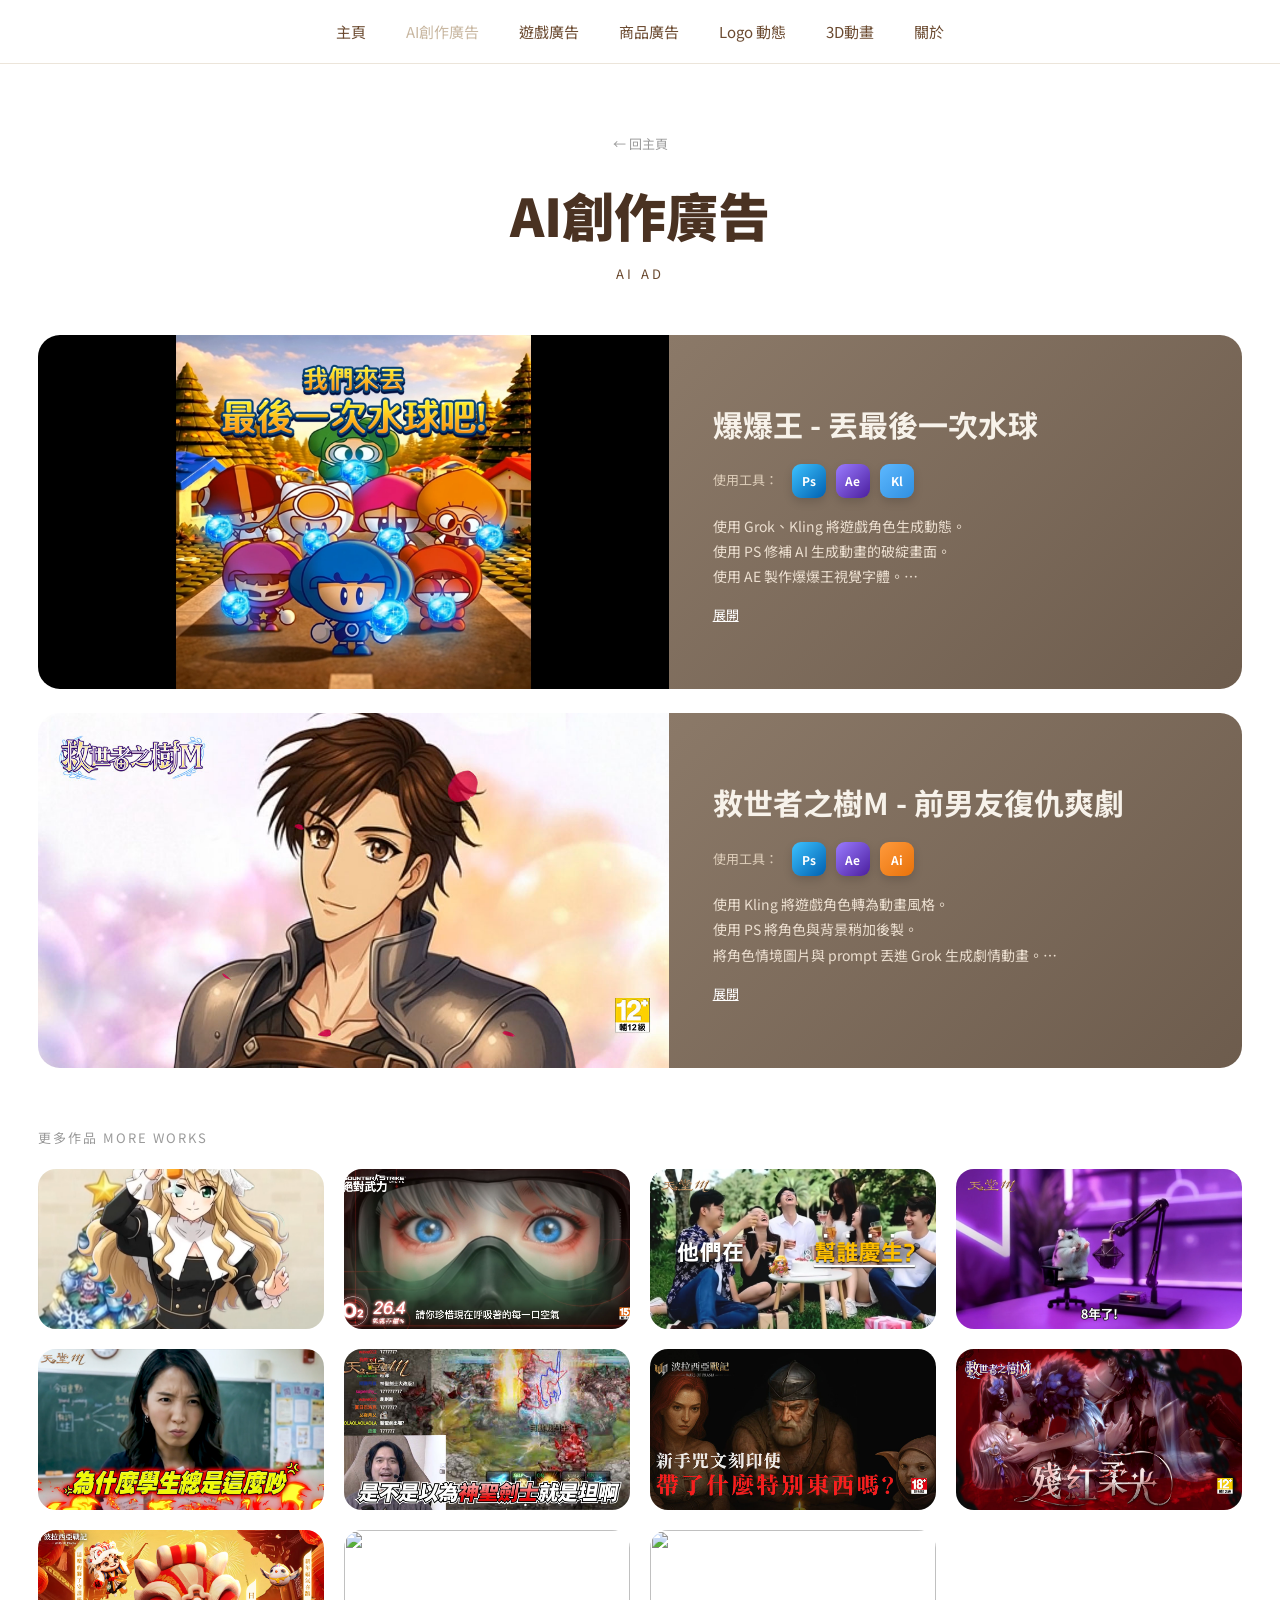
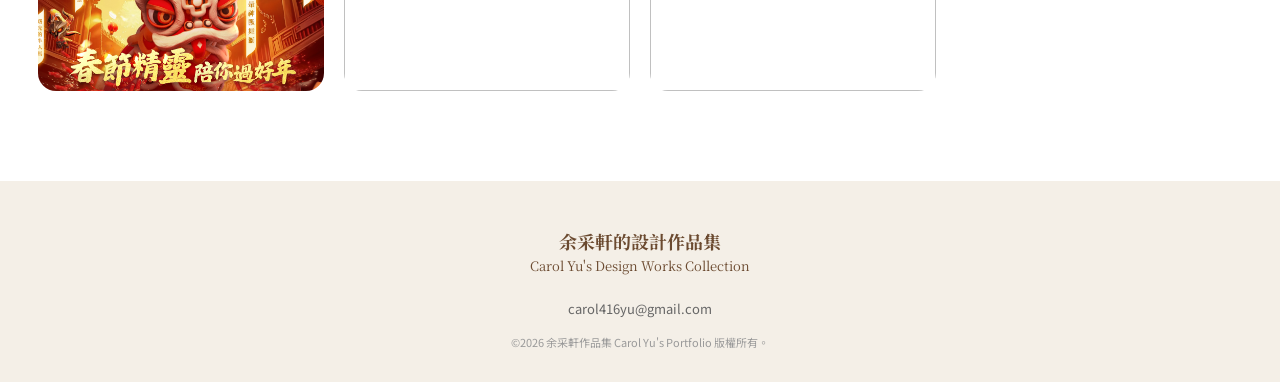
==== commit a99696ca: "Update ai-ad.html" ====
--- a/ai-ad.html
+++ b/ai-ad.html
@@ -142,6 +142,16 @@
       <div class="work-item-zoom"></div>
       <div class="work-item-overlay"><span class="work-item-title">波拉西亞戰記 - 煙火城鎮新年精靈</span></div>
     </div>
+    <div class="work-item" data-embed="https://www.youtube.com/embed/OLHNhlp9B4w" >
+      <img src="images/金猴爺 - AI貞子 SLOT_封面圖_1920X1080.png" style="width:100%;height:100%;object-fit:cover;">
+      <div class="work-item-play"></div>
+      <div class="work-item-overlay"><span class="work-item-title">金猴爺 - AI貞子 SLOT</span></div>
+    </div>
+    <div class="work-item" data-embed="https://www.youtube.com/embed/OLHNhlp9B4w" >
+      <img src="images/金猴爺 - AI貞子 SLOT_封面圖_1920X1080.png" style="width:100%;height:100%;object-fit:cover;">
+      <div class="work-item-play"></div>
+      <div class="work-item-overlay"><span class="work-item-title">金猴爺 - AI貞子 SLOT</span></div>
+    </div>
   </main>
 
   <footer class="site-footer">
--- a/css/style.css
+++ b/css/style.css
@@ -386,6 +386,19 @@
   display: flex; align-items: center; justify-content: center;
   opacity: 0;
   transition: opacity 0.25s, transform 0.25s;
+}
+.work-item-zoom {
+  position: absolute; top: 50%; left: 50%;
+  transform: translate(-50%, -50%) scale(0.85);
+  width: 42px; height: 42px; border-radius: 50%;
+  background: rgba(255,255,255,0.9);
+  display: flex; align-items: center; justify-content: center;
+  opacity: 0; transition: opacity 0.25s, transform 0.25s;
+}
+.work-item:hover .work-item-zoom { opacity: 1; transform: translate(-50%, -50%) scale(1); }
+.work-item-zoom::after {
+  content: '🔍';
+  font-size: 16px;
 }
 .work-item:hover .work-item-play { opacity: 1; transform: translate(-50%, -50%) scale(1); }
 .work-item-play::after {
